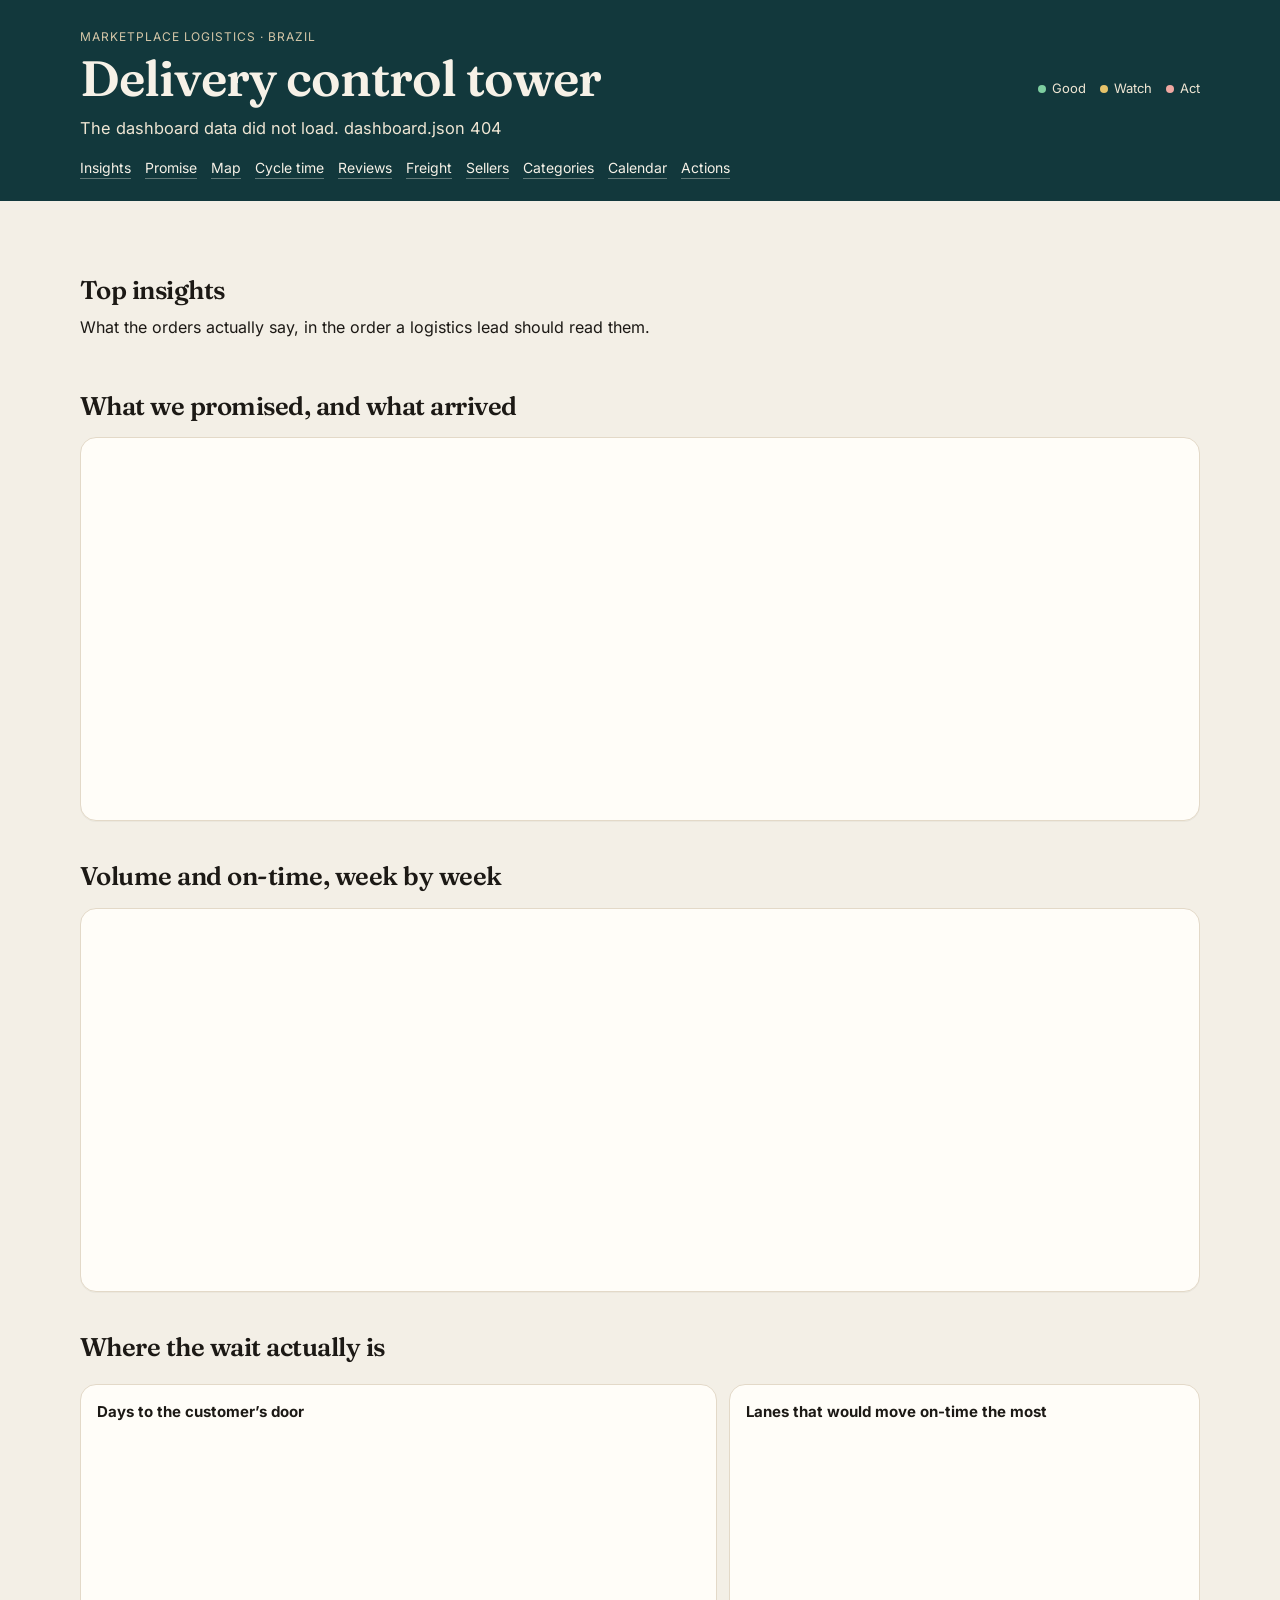
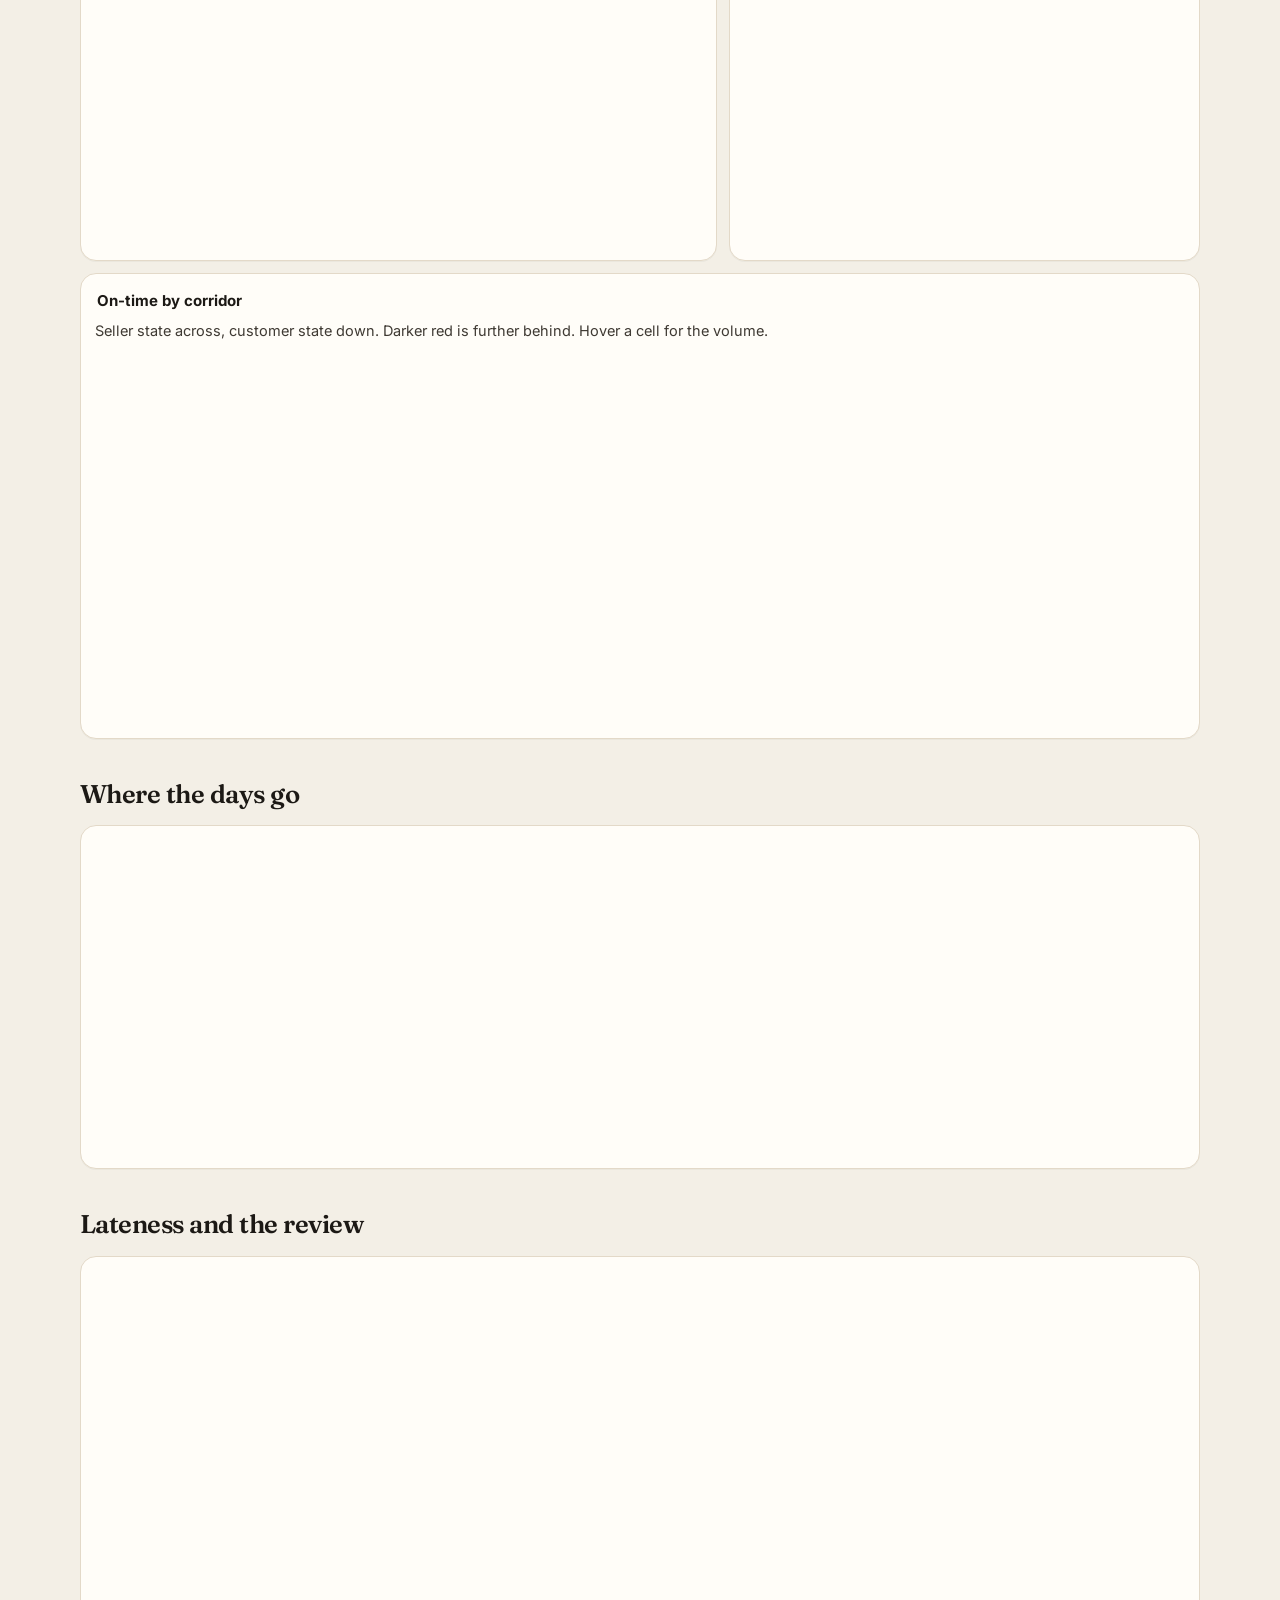
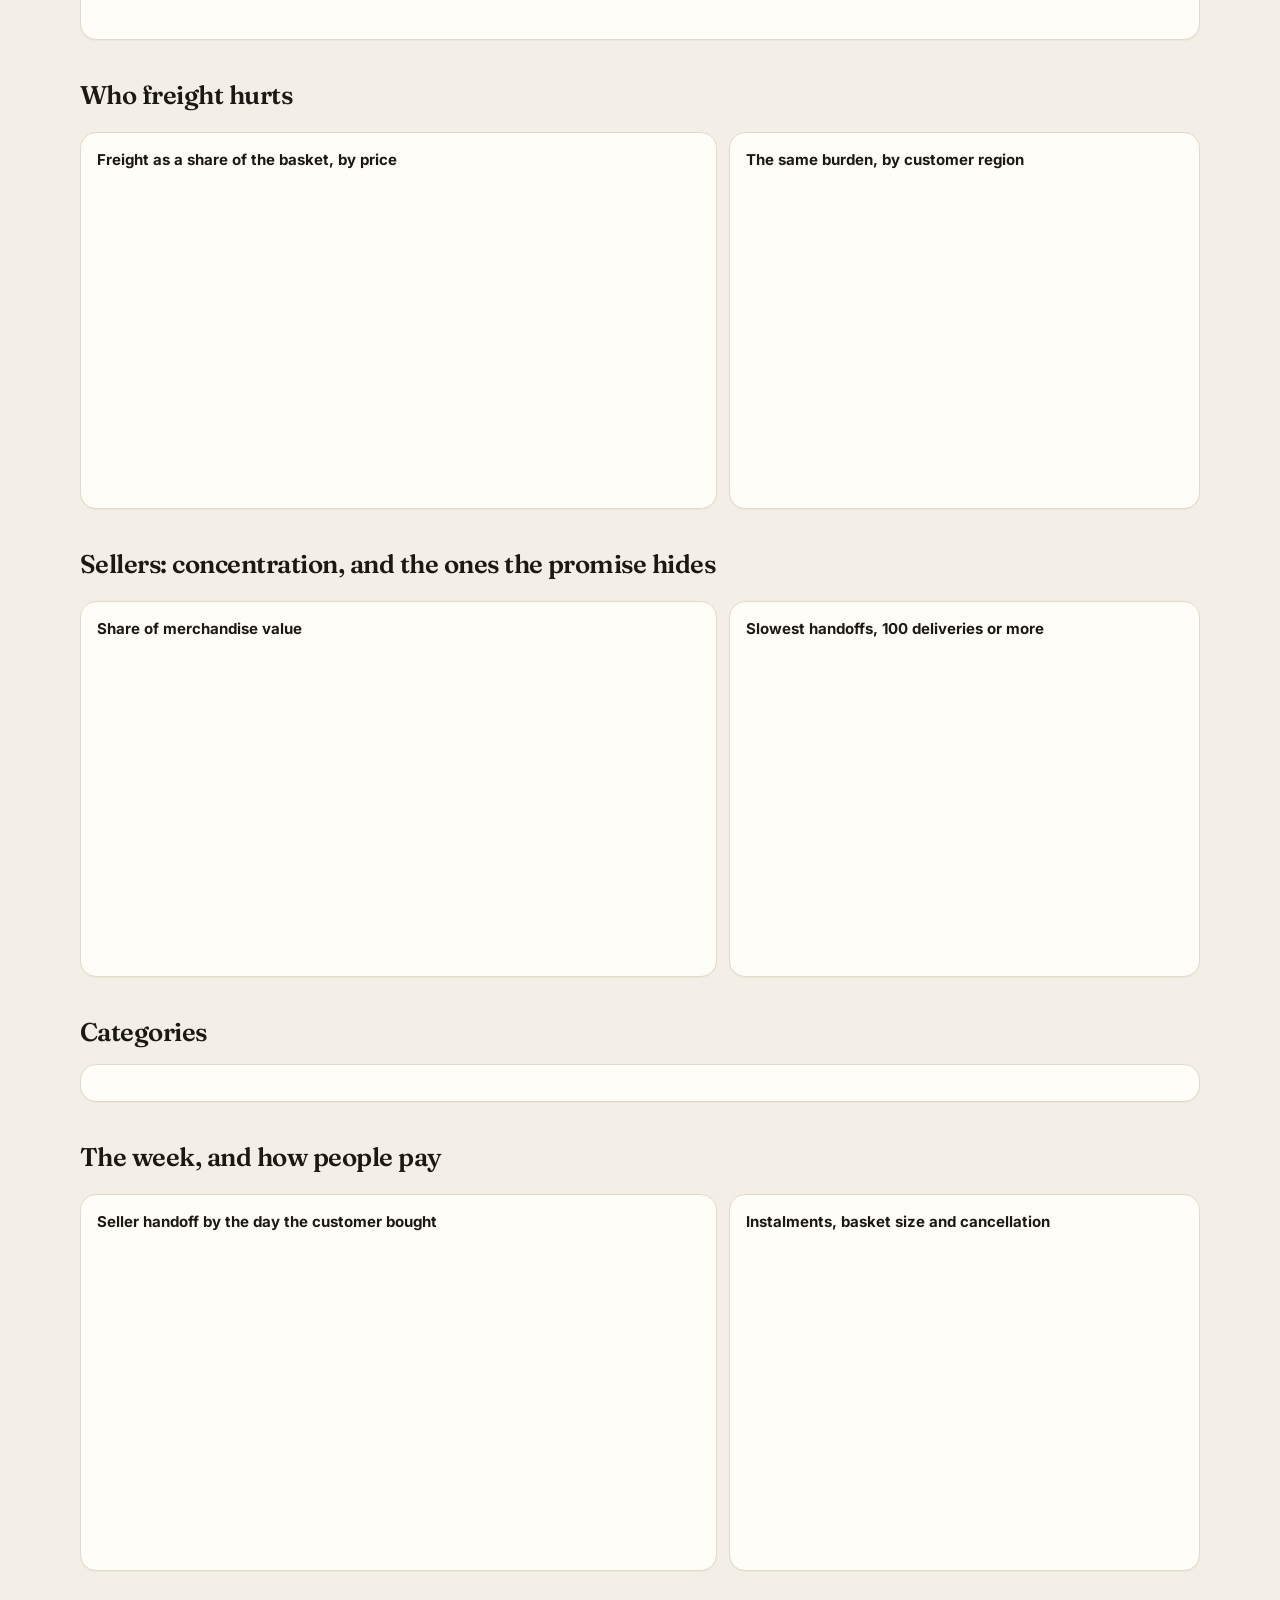
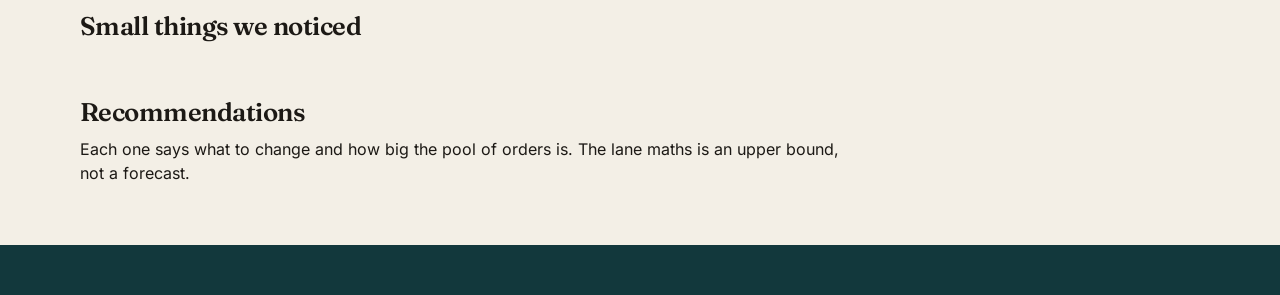
==== site/index.html @ fdf597b7 "Build the Olist delivery control tower from a pinned public extract. Land the Olist snapshot as immu" ====
<!DOCTYPE html>
<html lang="en">
<head>
  <meta charset="utf-8">
  <meta name="viewport" content="width=device-width, initial-scale=1">
  <title>Delivery control tower</title>
  <meta name="description" content="Delivery performance, freight and seller insights for a Brazilian marketplace, January 2017 to August 2018.">
  <link rel="icon" href="data:image/svg+xml,%3Csvg xmlns='http://www.w3.org/2000/svg' viewBox='0 0 32 32'%3E%3Crect width='32' height='32' rx='4' fill='%2312383c'/%3E%3Cpath d='M7 21.5h18M9 17.5l7-7 7 7' stroke='%23f4f0e7' stroke-width='2' fill='none' stroke-linecap='round' stroke-linejoin='round'/%3E%3C/svg%3E">
  <link rel="stylesheet" href="css/styles.css">
</head>
<body>
  <a class="skip" href="#insights">Skip to insights</a>
  <header class="top">
    <div class="wrap top-inner">
      <p class="eyebrow">Marketplace logistics · Brazil</p>
      <div class="title-row">
        <h1>Delivery control tower</h1>
        <ul class="legend" aria-label="Status colours">
          <li><span class="dot good"></span>Good</li>
          <li><span class="dot watch"></span>Watch</li>
          <li><span class="dot act"></span>Act</li>
        </ul>
      </div>
      <p class="lede" id="lede">Loading the order history…</p>
      <nav class="jump" aria-label="On this page">
        <a href="#insights">Insights</a>
        <a href="#promise">Promise</a>
        <a href="#map">Map</a>
        <a href="#cycle">Cycle time</a>
        <a href="#reviews">Reviews</a>
        <a href="#freight">Freight</a>
        <a href="#sellers">Sellers</a>
        <a href="#categories">Categories</a>
        <a href="#calendar">Calendar</a>
        <a href="#actions">Actions</a>
      </nav>
    </div>
  </header>

  <main class="wrap">
    <section class="kpis" id="kpis" aria-label="Headline measures"></section>
    <section class="strip" id="strip" aria-label="Other rates"></section>

    <section class="block" id="insights">
      <div class="block-head">
        <h2>Top insights</h2>
        <p class="deck">What the orders actually say, in the order a logistics lead should read them.</p>
      </div>
      <div class="insight-grid" id="insight-grid"></div>
    </section>

    <section class="block" id="promise">
      <div class="block-head">
        <h2>What we promised, and what arrived</h2>
        <p class="takeaway" id="take-promise"></p>
      </div>
      <div class="card"><div id="chart-promise" class="chart"></div></div>
    </section>

    <section class="block" id="volume">
      <div class="block-head">
        <h2>Volume and on-time, week by week</h2>
        <p class="takeaway" id="take-volume"></p>
      </div>
      <div class="card"><div id="chart-volume" class="chart"></div></div>
    </section>

    <section class="block" id="map">
      <div class="block-head">
        <h2>Where the wait actually is</h2>
        <p class="takeaway" id="take-map"></p>
      </div>
      <div class="pair">
        <div class="card">
          <h3 class="card-title">Days to the customer’s door</h3>
          <div id="chart-map" class="chart chart-map"></div>
        </div>
        <div class="card">
          <h3 class="card-title">Lanes that would move on-time the most</h3>
          <p class="takeaway tight" id="take-lanes"></p>
          <div id="chart-lanes" class="chart chart-lanes"></div>
        </div>
      </div>
      <div class="card desktop-only heatmap-card">
        <h3 class="card-title">On-time by corridor</h3>
        <p class="takeaway tight">Seller state across, customer state down. Darker red is further behind. Hover a cell for the volume.</p>
        <div id="chart-heat" class="chart chart-heat"></div>
      </div>
    </section>

    <section class="block" id="cycle">
      <div class="block-head">
        <h2>Where the days go</h2>
        <p class="takeaway" id="take-cycle"></p>
      </div>
      <div class="card"><div id="chart-cycle" class="chart chart-short"></div></div>
    </section>

    <section class="block" id="reviews">
      <div class="block-head">
        <h2>Lateness and the review</h2>
        <p class="takeaway" id="take-reviews"></p>
      </div>
      <div class="card"><div id="chart-reviews" class="chart"></div></div>
    </section>

    <section class="block" id="freight">
      <div class="block-head">
        <h2>Who freight hurts</h2>
      </div>
      <div class="pair">
        <div class="card">
          <h3 class="card-title">Freight as a share of the basket, by price</h3>
          <p class="takeaway tight" id="take-freight-price"></p>
          <div id="chart-freight-price" class="chart chart-short"></div>
        </div>
        <div class="card">
          <h3 class="card-title">The same burden, by customer region</h3>
          <p class="takeaway tight" id="take-freight-region"></p>
          <div id="chart-freight-region" class="chart chart-short"></div>
        </div>
      </div>
    </section>

    <section class="block" id="sellers">
      <div class="block-head">
        <h2>Sellers: concentration, and the ones the promise hides</h2>
        <p class="takeaway" id="take-sellers"></p>
      </div>
      <div class="pair">
        <div class="card">
          <h3 class="card-title">Share of merchandise value</h3>
          <div id="chart-pareto" class="chart chart-short"></div>
        </div>
        <div class="card">
          <h3 class="card-title">Slowest handoffs, 100 deliveries or more</h3>
          <div class="table-wrap" id="seller-table"></div>
        </div>
      </div>
    </section>

    <section class="block" id="categories">
      <div class="block-head">
        <h2>Categories</h2>
        <p class="takeaway" id="take-categories"></p>
      </div>
      <div class="card table-card">
        <div class="table-wrap" id="category-table"></div>
      </div>
    </section>

    <section class="block" id="calendar">
      <div class="block-head">
        <h2>The week, and how people pay</h2>
      </div>
      <div class="pair">
        <div class="card">
          <h3 class="card-title">Seller handoff by the day the customer bought</h3>
          <p class="takeaway tight" id="take-dow"></p>
          <div id="chart-dow" class="chart chart-short"></div>
        </div>
        <div class="card">
          <h3 class="card-title">Instalments, basket size and cancellation</h3>
          <p class="takeaway tight" id="take-installments"></p>
          <div id="chart-installments" class="chart chart-short"></div>
        </div>
      </div>
    </section>

    <section class="block" id="small">
      <div class="block-head">
        <h2>Small things we noticed</h2>
      </div>
      <div class="small-grid" id="small-grid"></div>
    </section>

    <section class="block" id="actions">
      <div class="block-head">
        <h2>Recommendations</h2>
        <p class="deck">Each one says what to change and how big the pool of orders is. The lane maths is an upper bound, not a forecast.</p>
      </div>
      <div class="rec-grid" id="rec-grid"></div>
    </section>
  </main>

  <footer class="foot">
    <div class="wrap" id="footer-note"></div>
  </footer>

  <script src="assets/echarts.min.js"></script>
  <script src="js/app.js"></script>
</body>
</html>
---- site/css/styles.css ----
@font-face {
  font-family: "Inter";
  src: url("../assets/fonts/inter-400.woff2") format("woff2");
  font-weight: 400;
  font-style: normal;
  font-display: swap;
}
@font-face {
  font-family: "Inter";
  src: url("../assets/fonts/inter-500.woff2") format("woff2");
  font-weight: 500;
  font-style: normal;
  font-display: swap;
}
@font-face {
  font-family: "Inter";
  src: url("../assets/fonts/inter-700.woff2") format("woff2");
  font-weight: 700;
  font-style: normal;
  font-display: swap;
}
@font-face {
  font-family: "Fraunces";
  src: url("../assets/fonts/fraunces-600.woff2") format("woff2");
  font-weight: 600;
  font-style: normal;
  font-display: swap;
}

:root {
  --paper: #f3efe6;
  --ink: #1c1915;
  --muted: #5f584f;
  --card: #fffdf8;
  --line: #e3d9c8;
  --teal: #0f5f66;
  --teal-deep: #12383c;
  --good: #1c7c4a;
  --good-bg: #e5f3eb;
  --watch: #8a5a00;
  --watch-bg: #fbf3dc;
  --act: #a61b12;
  --act-bg: #fdeceb;
  --sand: #efe4cf;
  --shadow: 0 1px 0 rgba(28, 25, 21, 0.04);
  --serif: "Fraunces", "Iowan Old Style", Palatino, Georgia, serif;
  --sans: "Inter", "Segoe UI", Helvetica, Arial, sans-serif;
}

* { box-sizing: border-box; }
html { scroll-behavior: smooth; }
body {
  margin: 0;
  background: var(--paper);
  color: var(--ink);
  font-family: var(--sans);
  font-size: 16px;
  line-height: 1.5;
}
img, svg, canvas { max-width: 100%; }
.skip {
  position: absolute;
  left: -999px;
  top: 0;
}
.skip:focus { left: 12px; top: 12px; background: white; padding: 8px 12px; z-index: 5; }

.wrap {
  width: min(1120px, calc(100% - 32px));
  margin: 0 auto;
}

.top {
  background: var(--teal-deep);
  color: #f6f1e7;
  padding: 28px 0 22px;
}
.eyebrow {
  margin: 0 0 6px;
  letter-spacing: 0.08em;
  text-transform: uppercase;
  font-size: 12px;
  color: #d5c7a8;
}
.title-row {
  display: flex;
  justify-content: space-between;
  align-items: flex-end;
  gap: 16px;
  flex-wrap: wrap;
}
h1 {
  font-family: var(--serif);
  font-weight: 600;
  font-size: clamp(2rem, 4vw, 3.1rem);
  line-height: 1.05;
  margin: 0;
  letter-spacing: -0.02em;
}
.legend {
  display: flex;
  gap: 14px;
  list-style: none;
  margin: 0;
  padding: 0 0 6px;
  font-size: 13px;
  color: #efe6d4;
}
.dot {
  display: inline-block;
  width: 8px;
  height: 8px;
  border-radius: 99px;
  margin-right: 6px;
}
.dot.good { background: #7dcea0; }
.dot.watch { background: #e6c36a; }
.dot.act { background: #f0a8a2; }
.lede {
  max-width: 68ch;
  margin: 12px 0 0;
  color: #efe6d4;
  font-size: 1.02rem;
}
.jump {
  display: flex;
  flex-wrap: wrap;
  gap: 8px 14px;
  margin-top: 16px;
}
.jump a {
  color: #f6f1e7;
  text-decoration: none;
  font-size: 14px;
  border-bottom: 1px solid rgba(246, 241, 231, 0.35);
}
.jump a:hover { border-bottom-color: #f6f1e7; }

main { padding: 22px 0 48px; }

.kpis {
  display: grid;
  grid-template-columns: repeat(4, 1fr);
  gap: 12px;
}
.kpi {
  background: var(--card);
  border: 1px solid var(--line);
  border-radius: 14px;
  padding: 14px 14px 12px;
  box-shadow: var(--shadow);
  min-width: 0;
}
.kpi header {
  display: flex;
  justify-content: space-between;
  align-items: flex-start;
  gap: 8px;
}
.kpi h2 {
  margin: 0;
  font-size: 13px;
  font-weight: 500;
  letter-spacing: 0.01em;
  color: var(--muted);
}
.badge {
  flex: none;
  font-size: 11px;
  font-weight: 700;
  letter-spacing: 0.04em;
  text-transform: uppercase;
  border-radius: 99px;
  padding: 2px 7px;
}
.kpi-good { border-top: 3px solid var(--good); }
.kpi-watch { border-top: 3px solid var(--watch); }
.kpi-act { border-top: 3px solid var(--act); }
.kpi-good .badge { background: var(--good-bg); color: var(--good); }
.kpi-watch .badge { background: var(--watch-bg); color: var(--watch); }
.kpi-act .badge { background: var(--act-bg); color: var(--act); }
.kpi-value {
  font-family: var(--serif);
  font-size: clamp(1.55rem, 2.4vw, 2.05rem);
  line-height: 1.1;
  margin: 10px 0 6px;
  letter-spacing: -0.02em;
}
.kpi-plain {
  margin: 0;
  color: var(--muted);
  font-size: 13.5px;
  line-height: 1.4;
}

.strip {
  display: grid;
  grid-template-columns: repeat(4, 1fr);
  gap: 10px;
  margin-top: 12px;
}
.strip article {
  background: transparent;
  border-top: 1px solid var(--line);
  padding: 10px 2px 0;
  min-width: 0;
}
.strip strong {
  display: block;
  font-family: var(--serif);
  font-size: 1.25rem;
  font-weight: 600;
}
.strip span { color: var(--muted); font-size: 13px; }
.strip em {
  display: block;
  font-style: normal;
  color: var(--muted);
  font-size: 12.5px;
  margin-top: 2px;
}

.block { margin-top: 36px; }
.block-head h2 {
  font-family: var(--serif);
  font-size: clamp(1.45rem, 2vw, 1.85rem);
  font-weight: 600;
  margin: 0 0 6px;
  letter-spacing: -0.02em;
}
.deck, .takeaway {
  margin: 0;
  color: var(--ink);
  max-width: 78ch;
}
.takeaway { color: #3f3a33; }
.takeaway.tight { margin: 0 0 8px; font-size: 14.5px; }
.card {
  background: var(--card);
  border: 1px solid var(--line);
  border-radius: 16px;
  padding: 14px 14px 8px;
  margin-top: 12px;
  box-shadow: var(--shadow);
  min-width: 0;
}
.card-title {
  margin: 2px 2px 8px;
  font-size: 15px;
  font-weight: 700;
}
.chart { width: 100%; height: 360px; }
.chart-short { height: 320px; }
.chart-map { height: 420px; }
.chart-lanes { height: 420px; }
.chart-heat { height: 380px; }
.pair {
  display: grid;
  grid-template-columns: 1.15fr 0.85fr;
  gap: 12px;
}
.pair .card { margin-top: 12px; }

.insight-grid, .small-grid, .rec-grid {
  display: grid;
  gap: 12px;
  margin-top: 12px;
}
.insight-grid { grid-template-columns: 1fr 1fr; }
.small-grid { grid-template-columns: 1fr 1fr; }
.rec-grid { grid-template-columns: 1fr; }
.insight, .small, .rec {
  background: var(--card);
  border: 1px solid var(--line);
  border-radius: 16px;
  padding: 16px 16px 14px;
  min-width: 0;
}
.kicker {
  margin: 0 0 4px;
  color: var(--teal);
  font-size: 12px;
  font-weight: 700;
  letter-spacing: 0.06em;
  text-transform: uppercase;
}
.insight h3, .small h3, .rec h3 {
  margin: 0 0 8px;
  font-family: var(--serif);
  font-size: 1.22rem;
  font-weight: 600;
  line-height: 1.25;
  letter-spacing: -0.015em;
}
.insight p, .small p, .rec p { margin: 0; color: #2c2823; }
.impact {
  display: inline-block;
  margin: 0 0 8px;
  background: var(--sand);
  color: var(--teal-deep);
  border-radius: 8px;
  padding: 4px 8px;
  font-size: 13px;
  font-weight: 600;
}

.table-wrap { overflow-x: auto; margin: 4px 0 10px; }
table {
  width: 100%;
  border-collapse: collapse;
  font-size: 14px;
  min-width: 640px;
}
th, td {
  text-align: left;
  padding: 9px 10px;
  border-bottom: 1px solid var(--line);
  white-space: nowrap;
  vertical-align: top;
}
th {
  font-size: 12px;
  letter-spacing: 0.04em;
  text-transform: uppercase;
  color: var(--muted);
  font-weight: 600;
}
td:first-child, th:first-child {
  white-space: normal;
  min-width: 8.5rem;
}
table.fit {
  min-width: 0;
}
table.fit th, table.fit td {
  white-space: normal;
}
.num { text-align: right; font-variant-numeric: tabular-nums; }
.late { color: var(--act); font-weight: 650; }
.ok { color: var(--good); font-weight: 650; }

.foot {
  background: var(--teal-deep);
  color: #efe6d4;
  padding: 22px 0 28px;
  font-size: 14px;
}
.foot p { margin: 0; max-width: 80ch; }

@media (max-width: 980px) {
  .kpis, .strip { grid-template-columns: 1fr 1fr; }
  .pair, .insight-grid, .small-grid { grid-template-columns: 1fr; }
  .chart-map, .chart-lanes { height: 340px; }
}
@media (max-width: 720px) {
  .wrap { width: min(1120px, calc(100% - 24px)); }
  .desktop-only { display: none; }
  .top { padding-top: 20px; }
  h1 { font-size: 2rem; }
  .kpi-value { font-size: 1.6rem; }
  .chart, .chart-short { height: 300px; }
  #chart-reviews { height: 420px; }
  .insight h3, .small h3, .rec h3 { font-size: 1.12rem; }
}
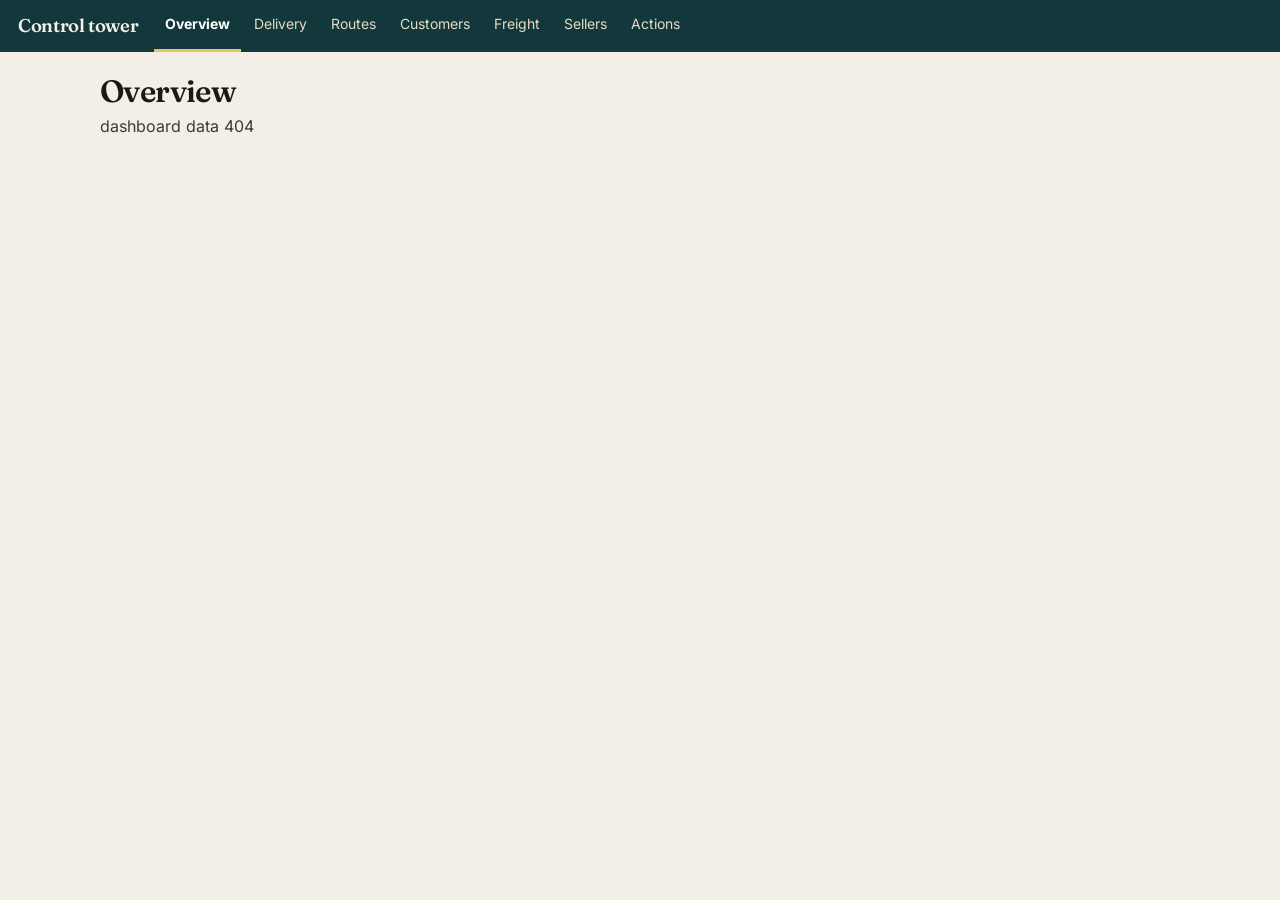
==== commit c7fda472: "Split the control tower into seven short pages. Replace the single long dashboard with a tabbed stat" ====
--- a/site/index.html
+++ b/site/index.html
@@ -3,191 +3,29 @@
 <head>
   <meta charset="utf-8">
   <meta name="viewport" content="width=device-width, initial-scale=1">
-  <title>Delivery control tower</title>
-  <meta name="description" content="Delivery performance, freight and seller insights for a Brazilian marketplace, January 2017 to August 2018.">
-  <link rel="icon" href="data:image/svg+xml,%3Csvg xmlns='http://www.w3.org/2000/svg' viewBox='0 0 32 32'%3E%3Crect width='32' height='32' rx='4' fill='%2312383c'/%3E%3Cpath d='M7 21.5h18M9 17.5l7-7 7 7' stroke='%23f4f0e7' stroke-width='2' fill='none' stroke-linecap='round' stroke-linejoin='round'/%3E%3C/svg%3E">
+  <title>Overview · Delivery control tower</title>
+  <link rel="icon" href="data:image/svg+xml,%3Csvg xmlns='http://www.w3.org/2000/svg' viewBox='0 0 32 32'%3E%3Crect width='32' height='32' rx='4' fill='%2312383c'/%3E%3Cpath d='M7 21.5h18M9 17.5l7-7 7 7' stroke='%23f4f0e7' stroke-width='2' fill='none' stroke-linecap='round'/%3E%3C/svg%3E">
   <link rel="stylesheet" href="css/styles.css">
 </head>
 <body>
-  <a class="skip" href="#insights">Skip to insights</a>
-  <header class="top">
-    <div class="wrap top-inner">
-      <p class="eyebrow">Marketplace logistics · Brazil</p>
-      <div class="title-row">
-        <h1>Delivery control tower</h1>
-        <ul class="legend" aria-label="Status colours">
-          <li><span class="dot good"></span>Good</li>
-          <li><span class="dot watch"></span>Watch</li>
-          <li><span class="dot act"></span>Act</li>
-        </ul>
-      </div>
-      <p class="lede" id="lede">Loading the order history…</p>
-      <nav class="jump" aria-label="On this page">
-        <a href="#insights">Insights</a>
-        <a href="#promise">Promise</a>
-        <a href="#map">Map</a>
-        <a href="#cycle">Cycle time</a>
-        <a href="#reviews">Reviews</a>
-        <a href="#freight">Freight</a>
-        <a href="#sellers">Sellers</a>
-        <a href="#categories">Categories</a>
-        <a href="#calendar">Calendar</a>
-        <a href="#actions">Actions</a>
-      </nav>
-    </div>
+<a class="skip" href="#content">Skip to content</a>
+<header class="bar">
+  <a class="brand" href="index.html">Control tower</a>
+  <nav class="nav" aria-label="Sections"><a href="index.html" aria-current="page">Overview</a><a href="delivery.html">Delivery</a><a href="routes.html">Routes</a><a href="customers.html">Customers</a><a href="freight.html">Freight</a><a href="sellers.html">Sellers</a><a href="actions.html">Actions</a></nav>
+</header>
+<main class="wrap" id="content">
+
+  <header class="page-head">
+    <h1 id="page-title">Overview</h1>
+    <p id="page-deck">Loading the order history…</p>
   </header>
+  <section class="kpis" id="kpis" aria-label="Headline measures"></section>
+  <section class="cards" id="insight-grid" aria-label="Biggest findings"></section>
 
-  <main class="wrap">
-    <section class="kpis" id="kpis" aria-label="Headline measures"></section>
-    <section class="strip" id="strip" aria-label="Other rates"></section>
-
-    <section class="block" id="insights">
-      <div class="block-head">
-        <h2>Top insights</h2>
-        <p class="deck">What the orders actually say, in the order a logistics lead should read them.</p>
-      </div>
-      <div class="insight-grid" id="insight-grid"></div>
-    </section>
-
-    <section class="block" id="promise">
-      <div class="block-head">
-        <h2>What we promised, and what arrived</h2>
-        <p class="takeaway" id="take-promise"></p>
-      </div>
-      <div class="card"><div id="chart-promise" class="chart"></div></div>
-    </section>
-
-    <section class="block" id="volume">
-      <div class="block-head">
-        <h2>Volume and on-time, week by week</h2>
-        <p class="takeaway" id="take-volume"></p>
-      </div>
-      <div class="card"><div id="chart-volume" class="chart"></div></div>
-    </section>
-
-    <section class="block" id="map">
-      <div class="block-head">
-        <h2>Where the wait actually is</h2>
-        <p class="takeaway" id="take-map"></p>
-      </div>
-      <div class="pair">
-        <div class="card">
-          <h3 class="card-title">Days to the customer’s door</h3>
-          <div id="chart-map" class="chart chart-map"></div>
-        </div>
-        <div class="card">
-          <h3 class="card-title">Lanes that would move on-time the most</h3>
-          <p class="takeaway tight" id="take-lanes"></p>
-          <div id="chart-lanes" class="chart chart-lanes"></div>
-        </div>
-      </div>
-      <div class="card desktop-only heatmap-card">
-        <h3 class="card-title">On-time by corridor</h3>
-        <p class="takeaway tight">Seller state across, customer state down. Darker red is further behind. Hover a cell for the volume.</p>
-        <div id="chart-heat" class="chart chart-heat"></div>
-      </div>
-    </section>
-
-    <section class="block" id="cycle">
-      <div class="block-head">
-        <h2>Where the days go</h2>
-        <p class="takeaway" id="take-cycle"></p>
-      </div>
-      <div class="card"><div id="chart-cycle" class="chart chart-short"></div></div>
-    </section>
-
-    <section class="block" id="reviews">
-      <div class="block-head">
-        <h2>Lateness and the review</h2>
-        <p class="takeaway" id="take-reviews"></p>
-      </div>
-      <div class="card"><div id="chart-reviews" class="chart"></div></div>
-    </section>
-
-    <section class="block" id="freight">
-      <div class="block-head">
-        <h2>Who freight hurts</h2>
-      </div>
-      <div class="pair">
-        <div class="card">
-          <h3 class="card-title">Freight as a share of the basket, by price</h3>
-          <p class="takeaway tight" id="take-freight-price"></p>
-          <div id="chart-freight-price" class="chart chart-short"></div>
-        </div>
-        <div class="card">
-          <h3 class="card-title">The same burden, by customer region</h3>
-          <p class="takeaway tight" id="take-freight-region"></p>
-          <div id="chart-freight-region" class="chart chart-short"></div>
-        </div>
-      </div>
-    </section>
-
-    <section class="block" id="sellers">
-      <div class="block-head">
-        <h2>Sellers: concentration, and the ones the promise hides</h2>
-        <p class="takeaway" id="take-sellers"></p>
-      </div>
-      <div class="pair">
-        <div class="card">
-          <h3 class="card-title">Share of merchandise value</h3>
-          <div id="chart-pareto" class="chart chart-short"></div>
-        </div>
-        <div class="card">
-          <h3 class="card-title">Slowest handoffs, 100 deliveries or more</h3>
-          <div class="table-wrap" id="seller-table"></div>
-        </div>
-      </div>
-    </section>
-
-    <section class="block" id="categories">
-      <div class="block-head">
-        <h2>Categories</h2>
-        <p class="takeaway" id="take-categories"></p>
-      </div>
-      <div class="card table-card">
-        <div class="table-wrap" id="category-table"></div>
-      </div>
-    </section>
-
-    <section class="block" id="calendar">
-      <div class="block-head">
-        <h2>The week, and how people pay</h2>
-      </div>
-      <div class="pair">
-        <div class="card">
-          <h3 class="card-title">Seller handoff by the day the customer bought</h3>
-          <p class="takeaway tight" id="take-dow"></p>
-          <div id="chart-dow" class="chart chart-short"></div>
-        </div>
-        <div class="card">
-          <h3 class="card-title">Instalments, basket size and cancellation</h3>
-          <p class="takeaway tight" id="take-installments"></p>
-          <div id="chart-installments" class="chart chart-short"></div>
-        </div>
-      </div>
-    </section>
-
-    <section class="block" id="small">
-      <div class="block-head">
-        <h2>Small things we noticed</h2>
-      </div>
-      <div class="small-grid" id="small-grid"></div>
-    </section>
-
-    <section class="block" id="actions">
-      <div class="block-head">
-        <h2>Recommendations</h2>
-        <p class="deck">Each one says what to change and how big the pool of orders is. The lane maths is an upper bound, not a forecast.</p>
-      </div>
-      <div class="rec-grid" id="rec-grid"></div>
-    </section>
-  </main>
-
-  <footer class="foot">
-    <div class="wrap" id="footer-note"></div>
-  </footer>
-
-  <script src="assets/echarts.min.js"></script>
-  <script src="js/app.js"></script>
+  <p class="foot" id="footer-note"></p>
+</main>
+<script src="assets/echarts.min.js"></script>
+<script src="js/shared.js"></script>
+<script>Tower.boot("overview").catch((err) => { document.getElementById("page-deck").textContent = err.message; });</script>
 </body>
 </html>
--- a/site/css/styles.css
+++ b/site/css/styles.css
@@ -42,8 +42,7 @@
   --act: #a61b12;
   --act-bg: #fdeceb;
   --sand: #efe4cf;
-  --shadow: 0 1px 0 rgba(28, 25, 21, 0.04);
-  --serif: "Fraunces", "Iowan Old Style", Palatino, Georgia, serif;
+  --serif: "Fraunces", Georgia, serif;
   --sans: "Inter", "Segoe UI", Helvetica, Arial, sans-serif;
 }
 
@@ -55,113 +54,110 @@
   color: var(--ink);
   font-family: var(--sans);
   font-size: 16px;
-  line-height: 1.5;
-}
-img, svg, canvas { max-width: 100%; }
+  line-height: 1.45;
+}
 .skip {
   position: absolute;
   left: -999px;
+}
+.skip:focus { left: 8px; top: 8px; background: white; padding: 6px 10px; z-index: 30; }
+
+.bar {
+  position: sticky;
   top: 0;
-}
-.skip:focus { left: 12px; top: 12px; background: white; padding: 8px 12px; z-index: 5; }
-
-.wrap {
-  width: min(1120px, calc(100% - 32px));
-  margin: 0 auto;
-}
-
-.top {
+  z-index: 20;
+  display: flex;
+  align-items: stretch;
+  gap: 8px;
+  height: 52px;
   background: var(--teal-deep);
   color: #f6f1e7;
-  padding: 28px 0 22px;
-}
-.eyebrow {
-  margin: 0 0 6px;
-  letter-spacing: 0.08em;
-  text-transform: uppercase;
-  font-size: 12px;
-  color: #d5c7a8;
-}
-.title-row {
-  display: flex;
-  justify-content: space-between;
-  align-items: flex-end;
-  gap: 16px;
-  flex-wrap: wrap;
-}
-h1 {
+  padding: 0 16px 0 18px;
+}
+.brand {
+  display: flex;
+  align-items: center;
+  flex: none;
+  color: #f6f1e7;
+  text-decoration: none;
+  font-family: var(--serif);
+  font-size: 1.15rem;
+  letter-spacing: -0.02em;
+  padding-right: 8px;
+}
+.nav {
+  display: flex;
+  align-items: stretch;
+  gap: 2px;
+  min-width: 0;
+  overflow-x: auto;
+  scrollbar-width: none;
+}
+.nav::-webkit-scrollbar { display: none; }
+.nav a {
+  display: flex;
+  align-items: center;
+  flex: none;
+  color: #e7dcc4;
+  text-decoration: none;
+  font-size: 14px;
+  padding: 0 11px;
+  border-bottom: 3px solid transparent;
+  white-space: nowrap;
+}
+.nav a:hover { color: white; }
+.nav a[aria-current="page"] {
+  color: white;
+  border-bottom-color: #e6c36a;
+  font-weight: 650;
+}
+
+.wrap {
+  width: min(1080px, calc(100% - 32px));
+  margin: 0 auto;
+}
+main { padding: 18px 0 32px; }
+
+.page-head { margin: 4px 0 12px; }
+.page-head h1 {
   font-family: var(--serif);
   font-weight: 600;
-  font-size: clamp(2rem, 4vw, 3.1rem);
-  line-height: 1.05;
-  margin: 0;
+  font-size: clamp(1.55rem, 2.4vw, 2rem);
+  line-height: 1.15;
   letter-spacing: -0.02em;
-}
-.legend {
-  display: flex;
-  gap: 14px;
-  list-style: none;
-  margin: 0;
-  padding: 0 0 6px;
-  font-size: 13px;
-  color: #efe6d4;
-}
-.dot {
-  display: inline-block;
-  width: 8px;
-  height: 8px;
-  border-radius: 99px;
-  margin-right: 6px;
-}
-.dot.good { background: #7dcea0; }
-.dot.watch { background: #e6c36a; }
-.dot.act { background: #f0a8a2; }
-.lede {
-  max-width: 68ch;
-  margin: 12px 0 0;
-  color: #efe6d4;
-  font-size: 1.02rem;
-}
-.jump {
-  display: flex;
-  flex-wrap: wrap;
-  gap: 8px 14px;
-  margin-top: 16px;
-}
-.jump a {
-  color: #f6f1e7;
-  text-decoration: none;
-  font-size: 14px;
-  border-bottom: 1px solid rgba(246, 241, 231, 0.35);
-}
-.jump a:hover { border-bottom-color: #f6f1e7; }
-
-main { padding: 22px 0 48px; }
+  margin: 0;
+}
+.page-head p, .means {
+  margin: 6px 0 0;
+  color: #3f3a33;
+  max-width: 70ch;
+}
 
 .kpis {
   display: grid;
   grid-template-columns: repeat(4, 1fr);
-  gap: 12px;
+  gap: 10px;
 }
 .kpi {
+  display: block;
   background: var(--card);
   border: 1px solid var(--line);
   border-radius: 14px;
-  padding: 14px 14px 12px;
-  box-shadow: var(--shadow);
+  padding: 12px 12px 10px;
+  text-decoration: none;
+  color: inherit;
   min-width: 0;
 }
 .kpi header {
   display: flex;
   justify-content: space-between;
+  gap: 8px;
   align-items: flex-start;
-  gap: 8px;
 }
 .kpi h2 {
   margin: 0;
   font-size: 13px;
   font-weight: 500;
-  letter-spacing: 0.01em;
   color: var(--muted);
 }
 .badge {
@@ -179,186 +175,110 @@
 .kpi-good .badge { background: var(--good-bg); color: var(--good); }
 .kpi-watch .badge { background: var(--watch-bg); color: var(--watch); }
 .kpi-act .badge { background: var(--act-bg); color: var(--act); }
+.kpi-row {
+  display: flex;
+  align-items: flex-end;
+  justify-content: space-between;
+  gap: 8px;
+  margin-top: 6px;
+}
 .kpi-value {
   font-family: var(--serif);
-  font-size: clamp(1.55rem, 2.4vw, 2.05rem);
-  line-height: 1.1;
-  margin: 10px 0 6px;
+  font-size: clamp(1.45rem, 2vw, 1.85rem);
+  line-height: 1;
+  margin: 0;
   letter-spacing: -0.02em;
 }
+.spark { flex: none; }
+.trend {
+  margin: 6px 0 0;
+  font-size: 12.5px;
+  color: var(--muted);
+}
+.trend.up-good, .trend.down-good { color: var(--good); }
+.trend.up-bad, .trend.down-bad { color: var(--act); }
 .kpi-plain {
-  margin: 0;
-  color: var(--muted);
-  font-size: 13.5px;
-  line-height: 1.4;
-}
-
-.strip {
-  display: grid;
-  grid-template-columns: repeat(4, 1fr);
-  gap: 10px;
-  margin-top: 12px;
-}
-.strip article {
-  background: transparent;
-  border-top: 1px solid var(--line);
-  padding: 10px 2px 0;
-  min-width: 0;
-}
-.strip strong {
-  display: block;
-  font-family: var(--serif);
-  font-size: 1.25rem;
-  font-weight: 600;
-}
-.strip span { color: var(--muted); font-size: 13px; }
-.strip em {
-  display: block;
-  font-style: normal;
-  color: var(--muted);
-  font-size: 12.5px;
-  margin-top: 2px;
-}
-
-.block { margin-top: 36px; }
-.block-head h2 {
-  font-family: var(--serif);
-  font-size: clamp(1.45rem, 2vw, 1.85rem);
-  font-weight: 600;
-  margin: 0 0 6px;
-  letter-spacing: -0.02em;
-}
-.deck, .takeaway {
-  margin: 0;
-  color: var(--ink);
-  max-width: 78ch;
-}
-.takeaway { color: #3f3a33; }
-.takeaway.tight { margin: 0 0 8px; font-size: 14.5px; }
-.card {
-  background: var(--card);
-  border: 1px solid var(--line);
-  border-radius: 16px;
-  padding: 14px 14px 8px;
-  margin-top: 12px;
-  box-shadow: var(--shadow);
-  min-width: 0;
-}
-.card-title {
-  margin: 2px 2px 8px;
-  font-size: 15px;
-  font-weight: 700;
-}
-.chart { width: 100%; height: 360px; }
-.chart-short { height: 320px; }
-.chart-map { height: 420px; }
-.chart-lanes { height: 420px; }
-.chart-heat { height: 380px; }
-.pair {
-  display: grid;
-  grid-template-columns: 1.15fr 0.85fr;
-  gap: 12px;
-}
-.pair .card { margin-top: 12px; }
-
-.insight-grid, .small-grid, .rec-grid {
+  margin: 6px 0 0;
+  color: var(--muted);
+  font-size: 13px;
+  line-height: 1.35;
+}
+
+.cards, .pair {
   display: grid;
   gap: 12px;
   margin-top: 12px;
 }
-.insight-grid { grid-template-columns: 1fr 1fr; }
-.small-grid { grid-template-columns: 1fr 1fr; }
-.rec-grid { grid-template-columns: 1fr; }
-.insight, .small, .rec {
+.cards { grid-template-columns: 1fr 1fr; }
+.pair { grid-template-columns: 1.05fr 0.95fr; }
+.card, .note, .rec, .small {
   background: var(--card);
   border: 1px solid var(--line);
-  border-radius: 16px;
-  padding: 16px 16px 14px;
+  border-radius: 14px;
+  padding: 12px 14px 10px;
   min-width: 0;
 }
+.card h2, .note h2, .rec h2, .small h2 {
+  margin: 0;
+  font-size: 1.05rem;
+  font-family: var(--serif);
+  font-weight: 600;
+  letter-spacing: -0.015em;
+  line-height: 1.25;
+}
 .kicker {
-  margin: 0 0 4px;
+  margin: 0 0 3px;
   color: var(--teal);
-  font-size: 12px;
+  font-size: 11px;
   font-weight: 700;
   letter-spacing: 0.06em;
   text-transform: uppercase;
 }
-.insight h3, .small h3, .rec h3 {
-  margin: 0 0 8px;
-  font-family: var(--serif);
-  font-size: 1.22rem;
-  font-weight: 600;
-  line-height: 1.25;
-  letter-spacing: -0.015em;
-}
-.insight p, .small p, .rec p { margin: 0; color: #2c2823; }
+.note p, .rec p, .small p { margin: 6px 0 0; }
+.more {
+  display: inline-block;
+  margin-top: 8px;
+  color: var(--teal);
+  font-weight: 650;
+  font-size: 14px;
+  text-decoration: none;
+}
+.more:hover { text-decoration: underline; }
 .impact {
   display: inline-block;
-  margin: 0 0 8px;
+  margin: 0 0 6px;
   background: var(--sand);
   color: var(--teal-deep);
   border-radius: 8px;
-  padding: 4px 8px;
-  font-size: 13px;
-  font-weight: 600;
-}
-
-.table-wrap { overflow-x: auto; margin: 4px 0 10px; }
-table {
-  width: 100%;
-  border-collapse: collapse;
-  font-size: 14px;
-  min-width: 640px;
-}
-th, td {
-  text-align: left;
-  padding: 9px 10px;
-  border-bottom: 1px solid var(--line);
-  white-space: nowrap;
-  vertical-align: top;
-}
-th {
-  font-size: 12px;
-  letter-spacing: 0.04em;
-  text-transform: uppercase;
-  color: var(--muted);
-  font-weight: 600;
-}
-td:first-child, th:first-child {
-  white-space: normal;
-  min-width: 8.5rem;
-}
-table.fit {
-  min-width: 0;
-}
-table.fit th, table.fit td {
-  white-space: normal;
-}
-.num { text-align: right; font-variant-numeric: tabular-nums; }
-.late { color: var(--act); font-weight: 650; }
-.ok { color: var(--good); font-weight: 650; }
-
+  padding: 3px 8px;
+  font-size: 13px;
+  font-weight: 650;
+}
+.chart { width: 100%; height: 280px; }
+.chart.map { height: 360px; }
+.section { margin-top: 16px; }
+h2.section, .section h2 {
+  font-family: var(--serif);
+  font-size: 1.25rem;
+  margin: 16px 0 8px;
+}
 .foot {
-  background: var(--teal-deep);
-  color: #efe6d4;
-  padding: 22px 0 28px;
-  font-size: 14px;
-}
-.foot p { margin: 0; max-width: 80ch; }
-
-@media (max-width: 980px) {
-  .kpis, .strip { grid-template-columns: 1fr 1fr; }
-  .pair, .insight-grid, .small-grid { grid-template-columns: 1fr; }
-  .chart-map, .chart-lanes { height: 340px; }
-}
-@media (max-width: 720px) {
-  .wrap { width: min(1120px, calc(100% - 24px)); }
-  .desktop-only { display: none; }
-  .top { padding-top: 20px; }
-  h1 { font-size: 2rem; }
-  .kpi-value { font-size: 1.6rem; }
-  .chart, .chart-short { height: 300px; }
-  #chart-reviews { height: 420px; }
-  .insight h3, .small h3, .rec h3 { font-size: 1.12rem; }
-}
+  color: var(--muted);
+  font-size: 13px;
+  margin: 16px 0 0;
+}
+
+@media (max-width: 860px) {
+  .kpis, .cards, .pair { grid-template-columns: 1fr 1fr; }
+  .pair { grid-template-columns: 1fr; }
+  .chart.map { height: 300px; }
+}
+@media (max-width: 640px) {
+  .wrap { width: min(1080px, calc(100% - 20px)); }
+  .kpis, .cards { grid-template-columns: 1fr; }
+  .bar { padding-left: 12px; }
+  .brand { font-size: 1rem; }
+  .nav a { padding: 0 9px; font-size: 13.5px; }
+  .chart { height: 260px; }
+  .page-head h1 { font-size: 1.45rem; }
+}
